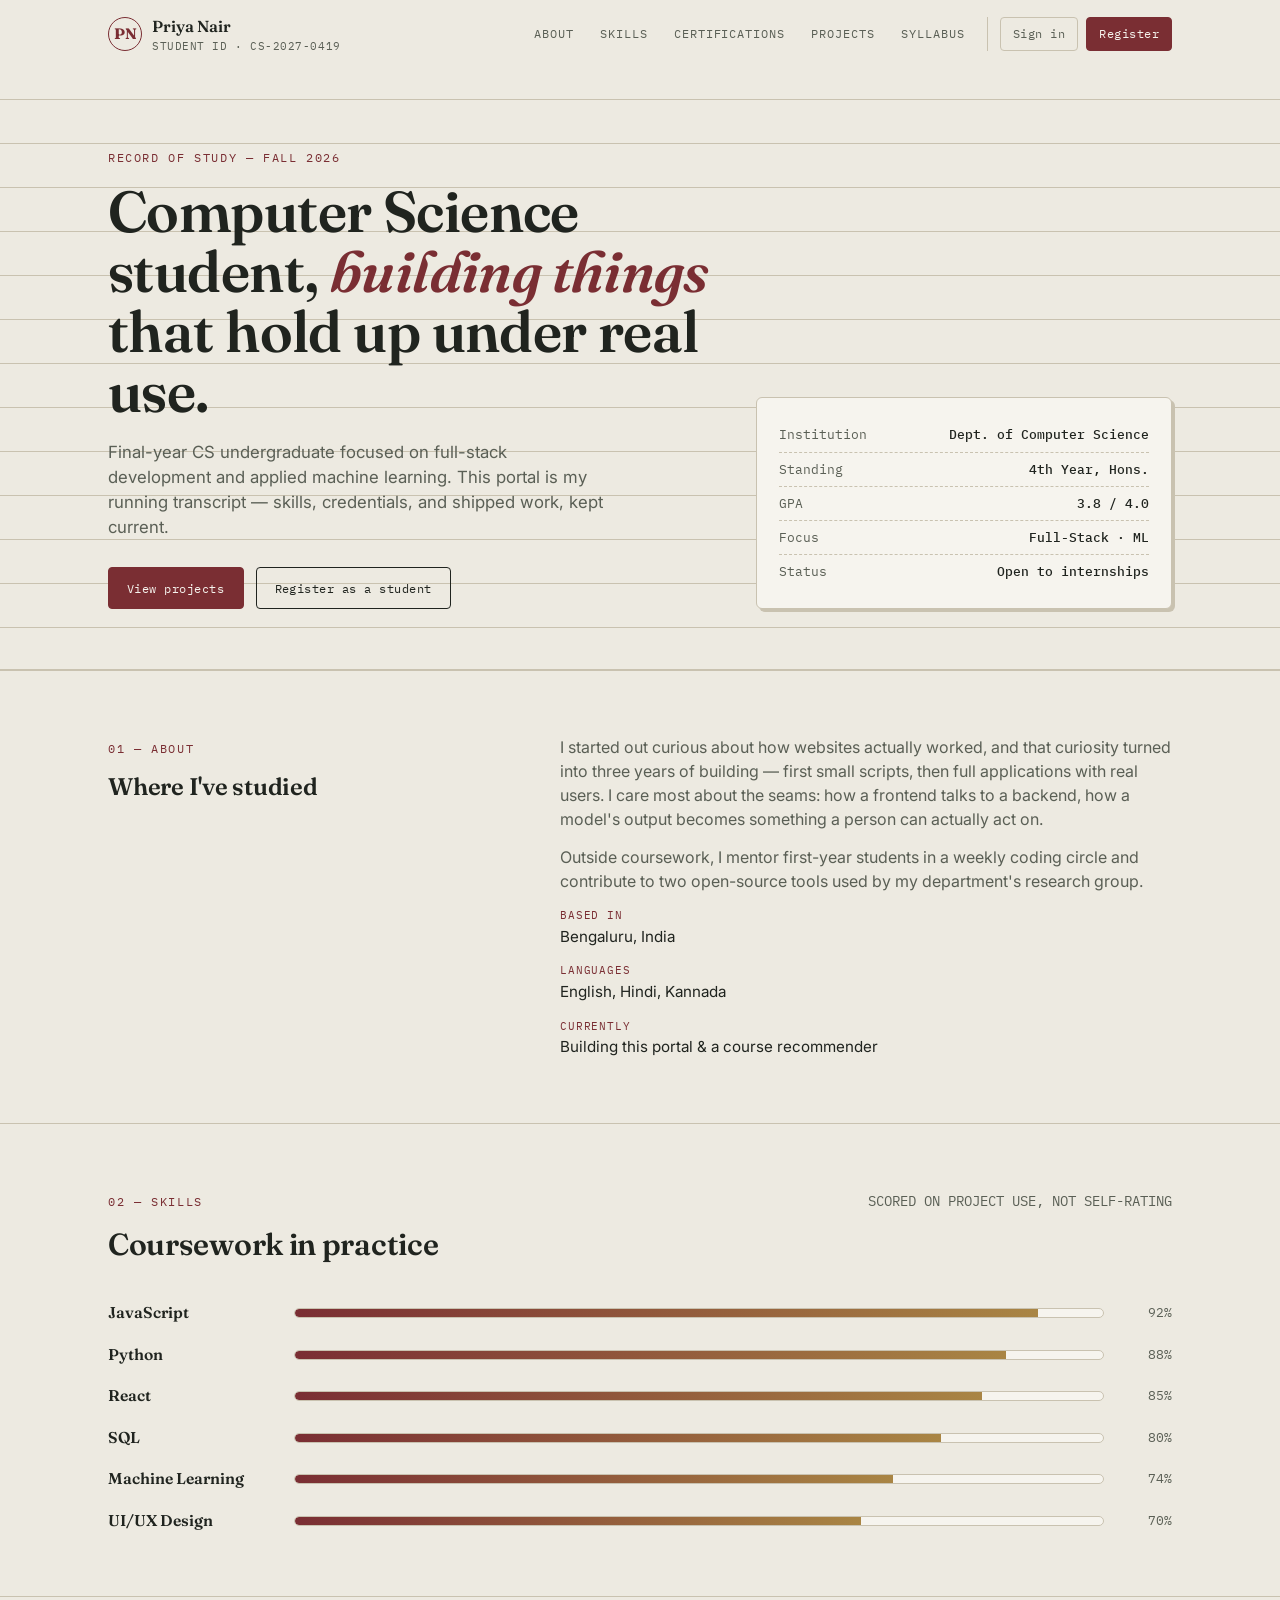
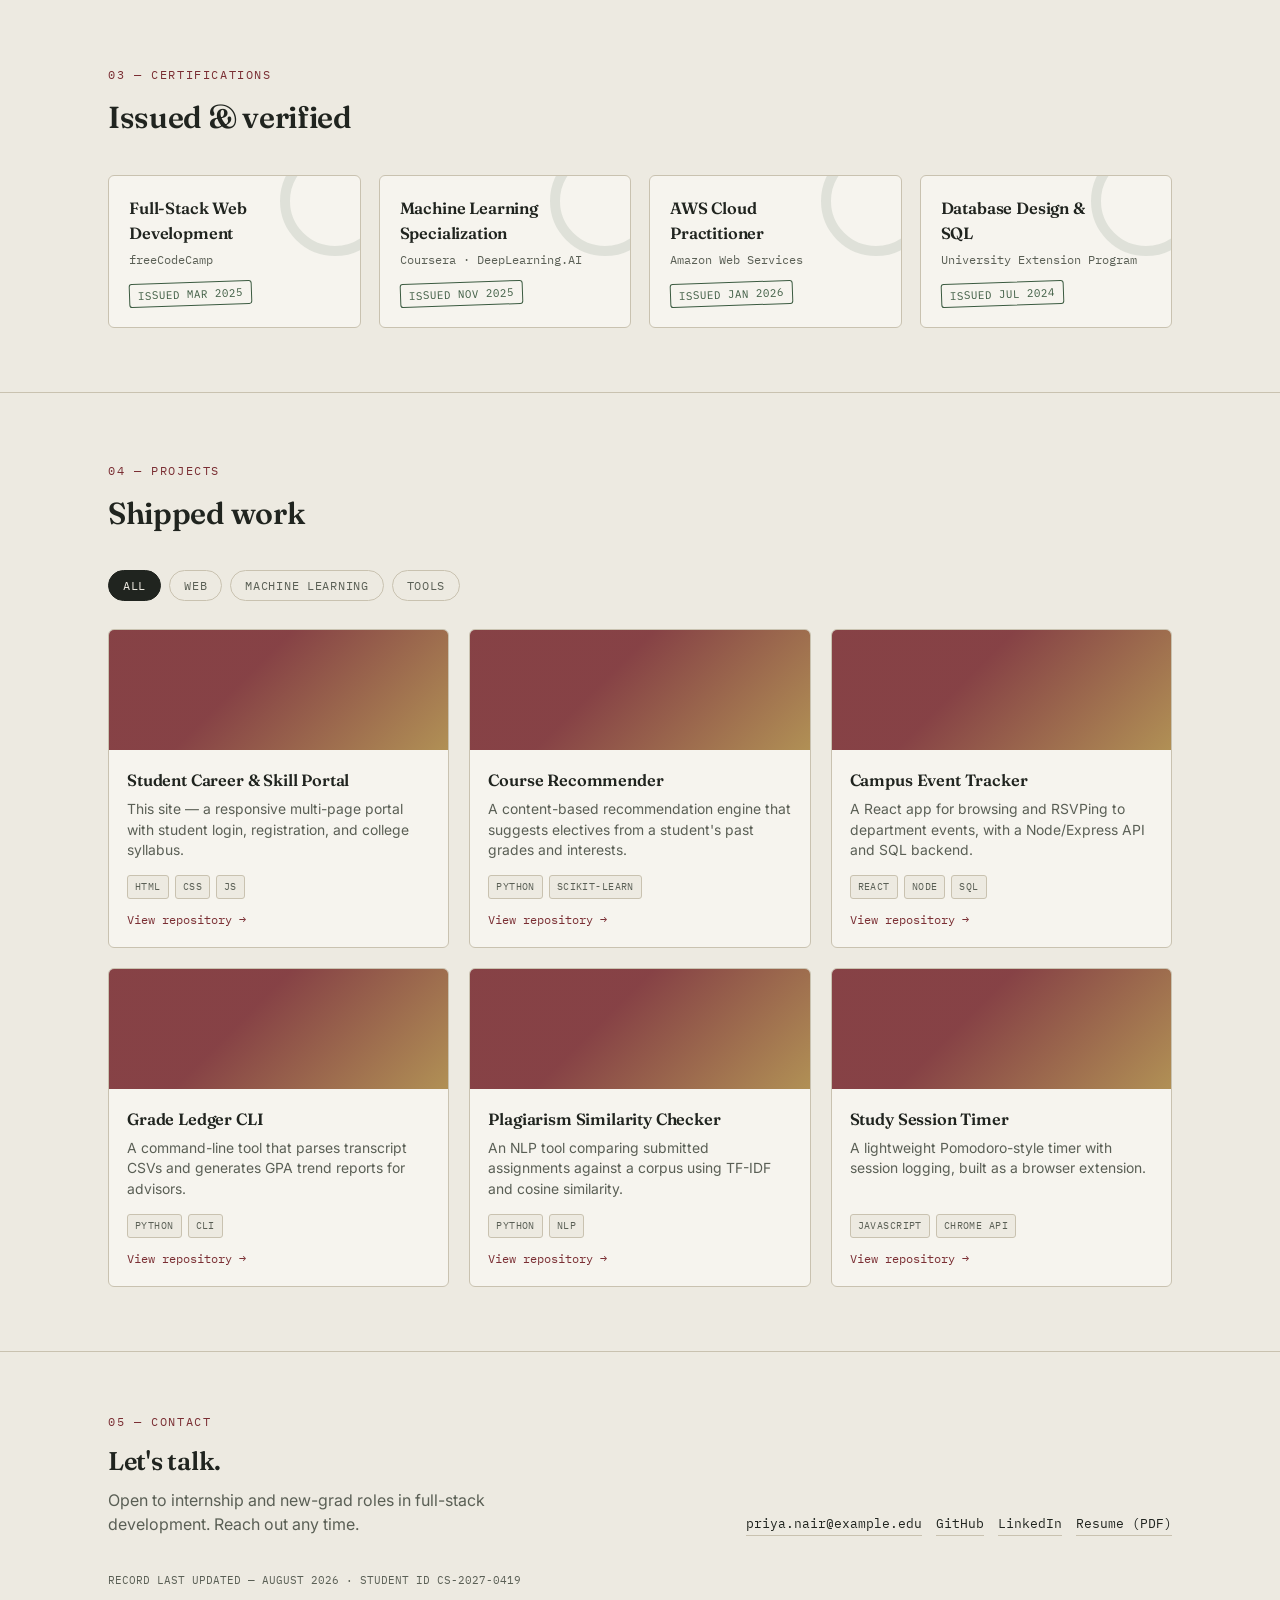
==== index.html @ e7ed5669 "add files add index.html login.html register.html script.js style.css syllabus.html" ====
<!DOCTYPE html>
<html lang="en">
<head>
  <link rel="stylesheet" href="style.css">
<meta charset="UTF-8">
<meta name="viewport" content="width=device-width, initial-scale=1.0">
<title>Priya Nair — Student Record</title>
<link rel="preconnect" href="https://fonts.googleapis.com">
<link href="https://fonts.googleapis.com/css2?family=Fraunces:opsz,wght@9..144,400;9..144,600;9..144,700&family=IBM+Plex+Mono:wght@400;500&family=Inter:wght@400;500;600;700&display=swap" rel="stylesheet">
<link rel="stylesheet" href="assets/style.css">
</head>
<body>

  <div class="header-inner">
    <a href="index.html" class="id-mark">
      <div class="seal">PN</div>
      <div>
        <div class="name">Priya Nair</div>
        <div class="role">STUDENT ID · CS-2027-0419</div>
      </div>
    </a>
    <button class="menu-btn" id="menuBtn" aria-label="Toggle navigation" aria-expanded="false">MENU</button>
    <div class="header-right" id="headerRight">
      <nav class="primary">
        <a href="index.html#about" class="nav-link">About</a>
        <a href="index.html#skills" class="nav-link">Skills</a>
        <a href="index.html#certifications" class="nav-link">Certifications</a>
        <a href="index.html#projects" class="nav-link">Projects</a>
        <a href="syllabus.html" class="nav-link">Syllabus</a>
      </nav>
      <div class="auth-links" id="authLinks"></div>
    </div>
  </div>
</header>

<section class="hero">
  <div class="wrap hero-grid">
    <div>
      <span class="eyebrow">Record of Study — Fall 2026</span>
      <h1>Computer Science student, <em>building things</em> that hold up under real use.</h1>
      <p class="lede">Final-year CS undergraduate focused on full-stack development and applied machine learning. This portal is my running transcript — skills, credentials, and shipped work, kept current.</p>
      <div class="cta-row">
        <a href="index.html#projects" class="btn primary">View projects</a>
        <a href="register.html" class="btn ghost">Register as a student</a>
      </div>
    </div>
    <div class="transcript-card">
      <div class="row"><span>Institution</span><span>Dept. of Computer Science</span></div>
      <div class="row"><span>Standing</span><span>4th Year, Hons.</span></div>
      <div class="row"><span>GPA</span><span>3.8 / 4.0</span></div>
      <div class="row"><span>Focus</span><span>Full-Stack · ML</span></div>
      <div class="row"><span>Status</span><span>Open to internships</span></div>
    </div>
  </div>
</section>

<section id="about">
  <div class="wrap about-grid">
    <div>
      <span class="eyebrow">01 — About</span>
      <h2 style="margin-top:10px;">Where I've studied</h2>
    </div>
    <div>
      <p>I started out curious about how websites actually worked, and that curiosity turned into three years of building — first small scripts, then full applications with real users. I care most about the seams: how a frontend talks to a backend, how a model's output becomes something a person can actually act on.</p>
      <p>Outside coursework, I mentor first-year students in a weekly coding circle and contribute to two open-source tools used by my department's research group.</p>
      <dl class="fact-list">
        <dt>Based in</dt><dd>Bengaluru, India</dd>
        <dt>Languages</dt><dd>English, Hindi, Kannada</dd>
        <dt>Currently</dt><dd>Building this portal &amp; a course recommender</dd>
      </dl>
    </div>
  </div>
</section>

<section id="skills">
  <div class="wrap">
    <div class="section-head">
      <div><span class="eyebrow">02 — Skills</span><h2 style="margin-top:10px;">Coursework in practice</h2></div>
      <span class="section-num">SCORED ON PROJECT USE, NOT SELF-RATING</span>
    </div>
    <div class="ledger" id="ledger">
      <div class="ledger-row" data-level="92"><span class="skill-name">JavaScript</span><div class="ledger-track"><div class="ledger-fill"></div></div><span class="grade">92%</span></div>
      <div class="ledger-row" data-level="88"><span class="skill-name">Python</span><div class="ledger-track"><div class="ledger-fill"></div></div><span class="grade">88%</span></div>
      <div class="ledger-row" data-level="85"><span class="skill-name">React</span><div class="ledger-track"><div class="ledger-fill"></div></div><span class="grade">85%</span></div>
      <div class="ledger-row" data-level="80"><span class="skill-name">SQL</span><div class="ledger-track"><div class="ledger-fill"></div></div><span class="grade">80%</span></div>
      <div class="ledger-row" data-level="74"><span class="skill-name">Machine Learning</span><div class="ledger-track"><div class="ledger-fill"></div></div><span class="grade">74%</span></div>
      <div class="ledger-row" data-level="70"><span class="skill-name">UI/UX Design</span><div class="ledger-track"><div class="ledger-fill"></div></div><span class="grade">70%</span></div>
    </div>
  </div>
</section>

<section id="certifications">
  <div class="wrap">
    <div class="section-head">
      <div><span class="eyebrow">03 — Certifications</span><h2 style="margin-top:10px;">Issued &amp; verified</h2></div>
    </div>
    <div class="seal-grid">
      <div class="seal-card">
        <h3>Full-Stack Web Development</h3>
        <div class="issuer">freeCodeCamp</div>
        <span class="date-stamp">ISSUED MAR 2025</span>
      </div>
      <div class="seal-card">
        <h3>Machine Learning Specialization</h3>
        <div class="issuer">Coursera · DeepLearning.AI</div>
        <span class="date-stamp">ISSUED NOV 2025</span>
      </div>
      <div class="seal-card">
        <h3>AWS Cloud Practitioner</h3>
        <div class="issuer">Amazon Web Services</div>
        <span class="date-stamp">ISSUED JAN 2026</span>
      </div>
      <div class="seal-card">
        <h3>Database Design &amp; SQL</h3>
        <div class="issuer">University Extension Program</div>
        <span class="date-stamp">ISSUED JUL 2024</span>
      </div>
    </div>
  </div>
</section>

<section id="projects">
  <div class="wrap">
    <div class="section-head">
      <div><span class="eyebrow">04 — Projects</span><h2 style="margin-top:10px;">Shipped work</h2></div>
    </div>
    <div class="filter-row" id="filterRow">
      <button class="filter-btn active" data-filter="all">All</button>
      <button class="filter-btn" data-filter="web">Web</button>
      <button class="filter-btn" data-filter="ml">Machine Learning</button>
      <button class="filter-btn" data-filter="tools">Tools</button>
    </div>
    <div class="project-grid" id="projectGrid">
      <div class="project-card" data-category="web">
        <div class="project-thumb"></div>
        <div class="project-body">
          <h3>Student Career &amp; Skill Portal</h3>
          <p>This site — a responsive multi-page portal with student login, registration, and college syllabus.</p>
          <div class="tag-row"><span class="tag">HTML</span><span class="tag">CSS</span><span class="tag">JS</span></div>
          <a href="#">View repository →</a>
        </div>
      </div>
      <div class="project-card" data-category="ml">
        <div class="project-thumb"></div>
        <div class="project-body">
          <h3>Course Recommender</h3>
          <p>A content-based recommendation engine that suggests electives from a student's past grades and interests.</p>
          <div class="tag-row"><span class="tag">Python</span><span class="tag">scikit-learn</span></div>
          <a href="#">View repository →</a>
        </div>
      </div>
      <div class="project-card" data-category="web">
        <div class="project-thumb"></div>
        <div class="project-body">
          <h3>Campus Event Tracker</h3>
          <p>A React app for browsing and RSVPing to department events, with a Node/Express API and SQL backend.</p>
          <div class="tag-row"><span class="tag">React</span><span class="tag">Node</span><span class="tag">SQL</span></div>
          <a href="#">View repository →</a>
        </div>
      </div>
      <div class="project-card" data-category="tools">
        <div class="project-thumb"></div>
        <div class="project-body">
          <h3>Grade Ledger CLI</h3>
          <p>A command-line tool that parses transcript CSVs and generates GPA trend reports for advisors.</p>
          <div class="tag-row"><span class="tag">Python</span><span class="tag">CLI</span></div>
          <a href="#">View repository →</a>
        </div>
      </div>
      <div class="project-card" data-category="ml">
        <div class="project-thumb"></div>
        <div class="project-body">
          <h3>Plagiarism Similarity Checker</h3>
          <p>An NLP tool comparing submitted assignments against a corpus using TF-IDF and cosine similarity.</p>
          <div class="tag-row"><span class="tag">Python</span><span class="tag">NLP</span></div>
          <a href="#">View repository →</a>
        </div>
      </div>
      <div class="project-card" data-category="tools">
        <div class="project-thumb"></div>
        <div class="project-body">
          <h3>Study Session Timer</h3>
          <p>A lightweight Pomodoro-style timer with session logging, built as a browser extension.</p>
          <div class="tag-row"><span class="tag">JavaScript</span><span class="tag">Chrome API</span></div>
          <a href="#">View repository →</a>
        </div>
      </div>
    </div>
  </div>
</section>

<footer id="contact">
  <div class="wrap">
    <div class="footer-grid">
      <div>
        <span class="eyebrow">05 — Contact</span>
        <h2 style="margin-top:10px;">Let's talk.</h2>
        <p>Open to internship and new-grad roles in full-stack development. Reach out any time.</p>
      </div>
      <div class="contact-links">
        <a href="mailto:priya.nair@example.edu">priya.nair@example.edu</a>
        <a href="#">GitHub</a>
        <a href="#">LinkedIn</a>
        <a href="#">Resume (PDF)</a>
      </div>
    </div>
    <div class="fine-print wrap" style="padding:0; margin-top:36px;">RECORD LAST UPDATED — AUGUST 2026 · STUDENT ID CS-2027-0419</div>
  </div>
</footer>

<script src="assets/script.js"></script>
<script src="script.js"></script>
</body>
</html>
---- style.css ----
:root{
  --paper:#EDEAE1;
  --paper-raised:#F6F4EE;
  --ink:#20241F;
  --ink-soft:#5A5F55;
  --rule:#C9C2B0;
  --maroon:#7A2E33;
  --maroon-dark:#5C2126;
  --brass:#A98544;
  --green-stamp:#3C5B41;
  --focus:#2F6FED;
  --error:#A23B3B;
}

*{box-sizing:border-box; margin:0; padding:0;}

body{
  background:var(--paper);
  color:var(--ink);
  font-family:'Inter', sans-serif;
  line-height:1.5;
  -webkit-font-smoothing:antialiased;
}

::selection{background:var(--maroon); color:var(--paper-raised);}
a{color:inherit;}
img{max-width:100%; display:block;}
h1,h2,h3{font-family:'Fraunces', serif; font-weight:600; letter-spacing:-0.01em;}

.eyebrow{
  font-family:'IBM Plex Mono', monospace;
  font-size:0.72rem;
  letter-spacing:0.14em;
  text-transform:uppercase;
  color:var(--maroon);
}

:focus-visible{outline:2px solid var(--focus); outline-offset:3px;}

@media (prefers-reduced-motion: reduce){
  *{animation-duration:0.01ms !important; transition-duration:0.01ms !important;}
}

.wrap{max-width:1120px; margin:0 auto; padding:0 28px;}

/* ---------- header / ID strip ---------- */
header{
  position:sticky; top:0; z-index:50;
  background:var(--paper-raised);
  border-bottom:1px solid var(--rule);
}
.header-inner{
  display:flex; align-items:center; justify-content:space-between;
  padding:14px 28px;
  max-width:1120px; margin:0 auto;
  gap:16px;
}
.id-mark{display:flex; align-items:center; gap:10px; text-decoration:none;}
.id-mark .seal{
  width:34px; height:34px; border-radius:50%;
  border:1.5px solid var(--maroon);
  display:flex; align-items:center; justify-content:center;
  font-family:'Fraunces', serif; font-weight:700; font-size:0.95rem;
  color:var(--maroon); flex-shrink:0;
}
.id-mark .name{font-family:'Fraunces', serif; font-weight:600; font-size:1rem;}
.id-mark .role{font-family:'IBM Plex Mono', monospace; font-size:0.68rem; color:var(--ink-soft); letter-spacing:0.05em;}

.header-right{display:flex; align-items:center; gap:4px;}

nav.primary{display:flex; gap:2px; align-items:center;}
nav.primary a{
  font-family:'IBM Plex Mono', monospace;
  font-size:0.76rem;
  text-transform:uppercase;
  letter-spacing:0.08em;
  text-decoration:none;
  color:var(--ink-soft);
  padding:8px 12px;
  border-radius:3px;
  position:relative;
  white-space:nowrap;
}
nav.primary a.active, nav.primary a:hover{color:var(--maroon);}
nav.primary a.active::after{
  content:""; position:absolute; left:12px; right:12px; bottom:2px; height:2px; background:var(--maroon);
}

.auth-links{display:flex; gap:8px; align-items:center; margin-left:6px; padding-left:12px; border-left:1px solid var(--rule);}
.auth-links a{
  font-family:'IBM Plex Mono', monospace; font-size:0.74rem; text-decoration:none;
  padding:7px 12px; border-radius:4px; letter-spacing:0.04em;
}
.auth-links a.signin{color:var(--ink-soft); border:1px solid var(--rule);}
.auth-links a.signin:hover{border-color:var(--ink); color:var(--ink);}
.auth-links a.signup{background:var(--maroon); color:var(--paper-raised); border:1px solid var(--maroon);}
.auth-links a.signup:hover{background:var(--maroon-dark);}
.auth-links .user-chip{
  font-family:'IBM Plex Mono', monospace; font-size:0.74rem; color:var(--ink-soft);
  display:flex; align-items:center; gap:8px;
}
.auth-links .user-chip button{
  font-family:'IBM Plex Mono', monospace; font-size:0.7rem; background:none; border:1px solid var(--rule);
  border-radius:4px; padding:5px 9px; cursor:pointer; color:var(--ink-soft);
}
.auth-links .user-chip button:hover{border-color:var(--maroon); color:var(--maroon);}

.menu-btn{display:none; background:none; border:1px solid var(--rule); border-radius:4px; padding:8px 10px; font-family:'IBM Plex Mono', monospace; cursor:pointer;}

/* ---------- hero ---------- */
.hero{
  padding:76px 0 60px;
  border-bottom:1px solid var(--rule);
  background:repeating-linear-gradient(to bottom, transparent, transparent 43px, var(--rule) 43px, var(--rule) 44px);
  background-size:100% 44px;
  background-position:0 120px;
}
.hero-grid{display:grid; grid-template-columns:1.3fr 0.9fr; gap:48px; align-items:end;}
.hero h1{font-size:clamp(2.4rem, 5vw, 3.6rem); line-height:1.04; margin:14px 0 18px;}
.hero h1 em{font-style:italic; color:var(--maroon);}
.hero p.lede{font-size:1.05rem; color:var(--ink-soft); max-width:46ch;}

.transcript-card{
  background:var(--paper-raised);
  border:1px solid var(--rule);
  border-radius:6px;
  padding:20px 22px;
  box-shadow:3px 3px 0 var(--rule);
}
.transcript-card .row{
  display:flex; justify-content:space-between; padding:7px 0;
  border-bottom:1px dashed var(--rule);
  font-family:'IBM Plex Mono', monospace; font-size:0.8rem;
}
.transcript-card .row:last-child{border-bottom:none;}
.transcript-card .row span:first-child{color:var(--ink-soft);}
.transcript-card .row span:last-child{font-weight:500;}

.cta-row{margin-top:26px; display:flex; gap:12px; flex-wrap:wrap;}
.btn{
  font-family:'IBM Plex Mono', monospace; font-size:0.78rem; letter-spacing:0.04em;
  text-decoration:none; padding:11px 18px; border-radius:4px; display:inline-block;
  border:1px solid var(--ink); cursor:pointer; background:transparent; color:var(--ink);
}
.btn.primary{background:var(--maroon); border-color:var(--maroon); color:var(--paper-raised);}
.btn.primary:hover{background:var(--maroon-dark);}
.btn.ghost{background:transparent; color:var(--ink);}
.btn.ghost:hover{background:var(--ink); color:var(--paper);}
.btn.block{display:block; width:100%; text-align:center;}

/* ---------- section shell ---------- */
section{padding:64px 0;}
section + section{border-top:1px solid var(--rule);}
.section-head{display:flex; align-items:baseline; justify-content:space-between; margin-bottom:34px; flex-wrap:wrap; gap:8px;}
.section-head h2{font-size:1.9rem;}
.section-num{font-family:'IBM Plex Mono', monospace; color:var(--ink-soft); font-size:0.85rem;}

/* ---------- about ---------- */
.about-grid{display:grid; grid-template-columns:0.8fr 1.2fr; gap:44px;}
.about-grid p{color:var(--ink-soft); margin-bottom:14px; max-width:62ch;}
.fact-list dt{font-family:'IBM Plex Mono', monospace; font-size:0.68rem; text-transform:uppercase; letter-spacing:0.08em; color:var(--maroon); margin-top:14px;}
.fact-list dd{font-size:0.95rem; margin-top:2px;}

/* ---------- skills / ledger ---------- */
.ledger{display:grid; gap:18px;}
.ledger-row{display:grid; grid-template-columns:170px 1fr 52px; align-items:center; gap:16px;}
.ledger-row .skill-name{font-family:'Fraunces', serif; font-weight:600; font-size:0.98rem;}
.ledger-track{height:10px; background:var(--paper-raised); border:1px solid var(--rule); border-radius:6px; overflow:hidden;}
.ledger-fill{height:100%; background:linear-gradient(90deg, var(--maroon), var(--brass)); width:0%; border-radius:6px 0 0 6px; transition:width 1.1s cubic-bezier(.2,.8,.2,1);}
.ledger-row .grade{font-family:'IBM Plex Mono', monospace; font-size:0.82rem; text-align:right; color:var(--ink-soft);}

/* ---------- certifications / seals ---------- */
.seal-grid{display:grid; grid-template-columns:repeat(auto-fill, minmax(230px, 1fr)); gap:18px;}
.seal-card{background:var(--paper-raised); border:1px solid var(--rule); border-radius:6px; padding:20px; position:relative; overflow:hidden;}
.seal-card::before{content:""; position:absolute; top:-30px; right:-30px; width:90px; height:90px; border:10px solid var(--green-stamp); border-radius:50%; opacity:0.12;}
.seal-card h3{font-size:1.02rem; margin-bottom:6px; max-width:85%;}
.seal-card .issuer{font-family:'IBM Plex Mono', monospace; font-size:0.72rem; color:var(--ink-soft); margin-bottom:12px;}
.seal-card .date-stamp{display:inline-block; font-family:'IBM Plex Mono', monospace; font-size:0.68rem; border:1px solid var(--green-stamp); color:var(--green-stamp); padding:3px 8px; border-radius:3px; transform:rotate(-2deg);}

/* ---------- projects ---------- */
.filter-row{display:flex; gap:8px; margin-bottom:28px; flex-wrap:wrap;}
.filter-btn{font-family:'IBM Plex Mono', monospace; font-size:0.74rem; text-transform:uppercase; letter-spacing:0.06em; background:transparent; border:1px solid var(--rule); border-radius:20px; padding:7px 14px; cursor:pointer; color:var(--ink-soft);}
.filter-btn.active{background:var(--ink); color:var(--paper); border-color:var(--ink);}
.project-grid{display:grid; grid-template-columns:repeat(auto-fill, minmax(280px, 1fr)); gap:20px;}
.project-card{background:var(--paper-raised); border:1px solid var(--rule); border-radius:6px; overflow:hidden; display:flex; flex-direction:column; transition:transform 0.25s ease, box-shadow 0.25s ease;}
.project-card:hover{transform:translateY(-3px); box-shadow:4px 4px 0 var(--rule);}
.project-thumb{height:120px; background:linear-gradient(135deg, var(--maroon) 0%, var(--maroon) 40%, var(--brass) 100%); opacity:0.9;}
.project-body{padding:18px; flex:1; display:flex; flex-direction:column;}
.project-body h3{font-size:1.02rem; margin-bottom:6px;}
.project-body p{font-size:0.87rem; color:var(--ink-soft); margin-bottom:14px; flex:1;}
.tag-row{display:flex; gap:6px; flex-wrap:wrap; margin-bottom:12px;}
.tag{font-family:'IBM Plex Mono', monospace; font-size:0.65rem; text-transform:uppercase; letter-spacing:0.04em; background:var(--paper); border:1px solid var(--rule); padding:3px 7px; border-radius:3px; color:var(--ink-soft);}
.project-body a{font-family:'IBM Plex Mono', monospace; font-size:0.76rem; color:var(--maroon); text-decoration:none;}
.project-body a:hover{text-decoration:underline;}
.project-card[hidden]{display:none;}

/* ---------- auth pages (login / register) ---------- */
.auth-section{padding:64px 0 90px;}
.auth-shell{
  max-width:460px; margin:0 auto;
  background:var(--paper-raised); border:1px solid var(--rule); border-radius:8px;
  padding:36px 34px; box-shadow:4px 4px 0 var(--rule);
}
.auth-shell .eyebrow{display:block; margin-bottom:8px;}
.auth-shell h1{font-size:1.7rem; margin-bottom:8px;}
.auth-shell p.sub{color:var(--ink-soft); font-size:0.9rem; margin-bottom:28px;}

.form-field{margin-bottom:18px;}
.form-field label{
  display:block; font-family:'IBM Plex Mono', monospace; font-size:0.7rem;
  text-transform:uppercase; letter-spacing:0.07em; color:var(--ink-soft); margin-bottom:6px;
}
.form-field input, .form-field select{
  width:100%; padding:11px 12px; border:1px solid var(--rule); border-radius:4px;
  background:var(--paper); font-family:'Inter', sans-serif; font-size:0.92rem; color:var(--ink);
}
.form-field input:focus, .form-field select:focus{border-color:var(--maroon);}
.form-field .hint{font-size:0.74rem; color:var(--ink-soft); margin-top:5px;}
.form-field .field-error{font-size:0.74rem; color:var(--error); margin-top:5px; display:none;}
.form-field.invalid input, .form-field.invalid select{border-color:var(--error);}
.form-field.invalid .field-error{display:block;}

.form-row-split{display:grid; grid-template-columns:1fr 1fr; gap:14px;}

.form-actions{margin-top:26px;}
.form-note{margin-top:18px; font-size:0.83rem; color:var(--ink-soft); text-align:center;}
.form-note a{color:var(--maroon); text-decoration:none; font-weight:600;}
.form-note a:hover{text-decoration:underline;}

.alert{
  font-family:'IBM Plex Mono', monospace; font-size:0.78rem; padding:11px 14px; border-radius:5px;
  margin-bottom:20px; display:none; border:1px solid;
}
.alert.show{display:block;}
.alert.error{background:#F5E6E6; color:var(--error); border-color:var(--error);}
.alert.success{background:#E9F0E9; color:var(--green-stamp); border-color:var(--green-stamp);}

.demo-note{
  font-family:'IBM Plex Mono', monospace; font-size:0.7rem; color:var(--ink-soft);
  background:var(--paper); border:1px dashed var(--rule); border-radius:5px; padding:10px 12px; margin-bottom:22px;
}

/* ---------- registration result panel ---------- */
.result-panel{
  max-width:460px; margin:26px auto 0;
  background:var(--paper-raised); border:1px solid var(--green-stamp); border-radius:8px;
  padding:28px 30px; display:none; position:relative; overflow:hidden;
}
.result-panel.show{display:block;}
.result-panel::before{content:""; position:absolute; top:-30px; right:-30px; width:100px; height:100px; border:10px solid var(--green-stamp); border-radius:50%; opacity:0.1;}
.result-panel .status{
  display:inline-block; font-family:'IBM Plex Mono', monospace; font-size:0.68rem; text-transform:uppercase; letter-spacing:0.06em;
  background:var(--green-stamp); color:var(--paper-raised); padding:4px 10px; border-radius:3px; margin-bottom:14px;
}
.result-panel h3{font-size:1.2rem; margin-bottom:16px;}
.result-panel .row{display:flex; justify-content:space-between; padding:8px 0; border-bottom:1px dashed var(--rule); font-family:'IBM Plex Mono', monospace; font-size:0.82rem;}
.result-panel .row:last-of-type{border-bottom:none;}
.result-panel .row span:first-child{color:var(--ink-soft);}
.result-panel .row span:last-child{font-weight:600;}

/* ---------- syllabus accordion ---------- */
.syllabus-toolbar{display:flex; gap:10px; align-items:center; margin-bottom:28px; flex-wrap:wrap;}
.syllabus-toolbar input{
  flex:1; min-width:200px; padding:10px 14px; border:1px solid var(--rule); border-radius:20px;
  background:var(--paper-raised); font-family:'Inter', sans-serif; font-size:0.88rem;
}
.syllabus-toolbar input:focus{border-color:var(--maroon);}

.syllabus-list{display:grid; gap:12px;}
.syllabus-item{background:var(--paper-raised); border:1px solid var(--rule); border-radius:6px; overflow:hidden;}
.syllabus-toggle{
  width:100%; display:flex; justify-content:space-between; align-items:center; gap:12px;
  background:none; border:none; padding:18px 20px; cursor:pointer; text-align:left; font-family:inherit; color:var(--ink);
}
.syllabus-toggle .sem-title{font-family:'Fraunces', serif; font-weight:600; font-size:1.05rem;}
.syllabus-toggle .sem-meta{font-family:'IBM Plex Mono', monospace; font-size:0.72rem; color:var(--ink-soft);}
.syllabus-toggle .chevron{font-family:'IBM Plex Mono', monospace; font-size:0.9rem; color:var(--maroon); transition:transform 0.2s ease;}
.syllabus-item.open .chevron{transform:rotate(45deg);}
.syllabus-body{max-height:0; overflow:hidden; transition:max-height 0.3s ease;}
.subject-table{width:100%; border-collapse:collapse; font-size:0.87rem;}
.subject-table th{
  font-family:'IBM Plex Mono', monospace; font-size:0.68rem; text-transform:uppercase; letter-spacing:0.05em;
  color:var(--ink-soft); text-align:left; padding:10px 20px; border-top:1px solid var(--rule); border-bottom:1px solid var(--rule);
}
.subject-table td{padding:11px 20px; border-bottom:1px dashed var(--rule);}
.subject-table tr:last-child td{border-bottom:none;}
.subject-table td.code{font-family:'IBM Plex Mono', monospace; color:var(--ink-soft); font-size:0.8rem;}
.subject-table td.credits{font-family:'IBM Plex Mono', monospace; text-align:right;}
.syllabus-item .download-row{padding:14px 20px 20px;}
.syllabus-item .download-row a{font-family:'IBM Plex Mono', monospace; font-size:0.76rem; color:var(--maroon); text-decoration:none;}
.syllabus-item .download-row a:hover{text-decoration:underline;}
.syllabus-empty{display:none; text-align:center; padding:40px 0; color:var(--ink-soft); font-family:'IBM Plex Mono', monospace; font-size:0.85rem;}
.syllabus-empty.show{display:block;}

/* ---------- contact / footer ---------- */
footer{padding:56px 0 40px; border-top:1px solid var(--rule);}
.footer-grid{display:flex; justify-content:space-between; align-items:flex-end; flex-wrap:wrap; gap:24px;}
footer h2{font-size:1.6rem; margin-bottom:8px;}
footer p{color:var(--ink-soft); max-width:42ch;}
.contact-links{display:flex; gap:14px; flex-wrap:wrap;}
.contact-links a{font-family:'IBM Plex Mono', monospace; font-size:0.8rem; text-decoration:none; border-bottom:1px solid var(--rule); padding-bottom:2px;}
.contact-links a:hover{border-color:var(--maroon); color:var(--maroon);}
.fine-print{margin-top:36px; font-family:'IBM Plex Mono', monospace; font-size:0.68rem; color:var(--ink-soft);}

/* ---------- page header (non-hero pages) ---------- */
.page-header{padding:56px 0 40px; border-bottom:1px solid var(--rule);}
.page-header h1{font-size:clamp(2rem, 4vw, 2.6rem); margin-top:10px;}
.page-header p{color:var(--ink-soft); max-width:56ch; margin-top:12px;}

/* ---------- responsive ---------- */
@media (max-width:860px){
  .hero-grid{grid-template-columns:1fr; gap:32px;}
  .about-grid{grid-template-columns:1fr;}
  .header-right{position:absolute; top:100%; left:0; right:0; background:var(--paper-raised); flex-direction:column; align-items:stretch; border-bottom:1px solid var(--rule); padding:8px 0; display:none;}
  .header-right.open{display:flex;}
  nav.primary{flex-direction:column; width:100%;}
  nav.primary a{padding:12px 28px;}
  .auth-links{flex-direction:column; align-items:stretch; margin-left:0; padding:12px 28px 8px; border-left:none; border-top:1px solid var(--rule);}
  .menu-btn{display:block;}
  .ledger-row{grid-template-columns:110px 1fr 40px; gap:10px;}
  .auth-shell{padding:28px 22px;}
  .form-row-split{grid-template-columns:1fr;}
  .subject-table th:nth-child(3), .subject-table td:nth-child(3){display:none;}
}
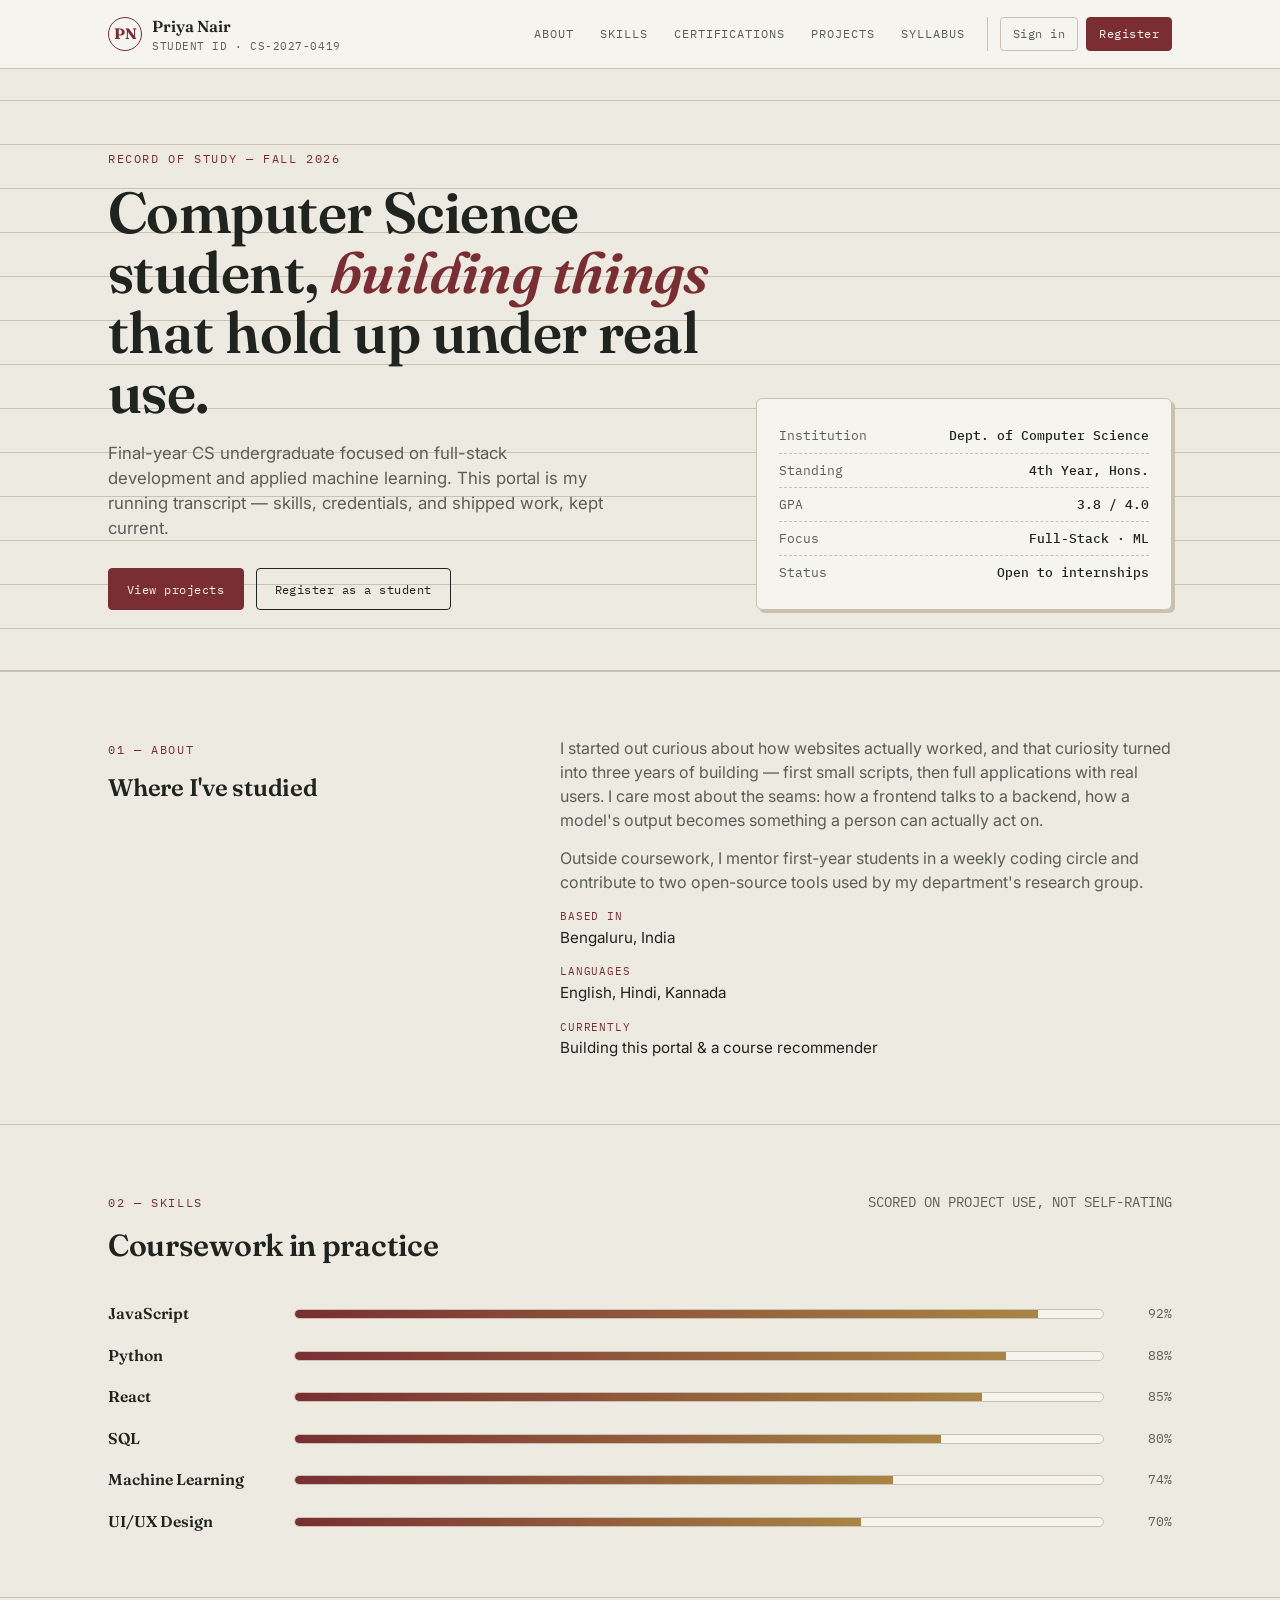
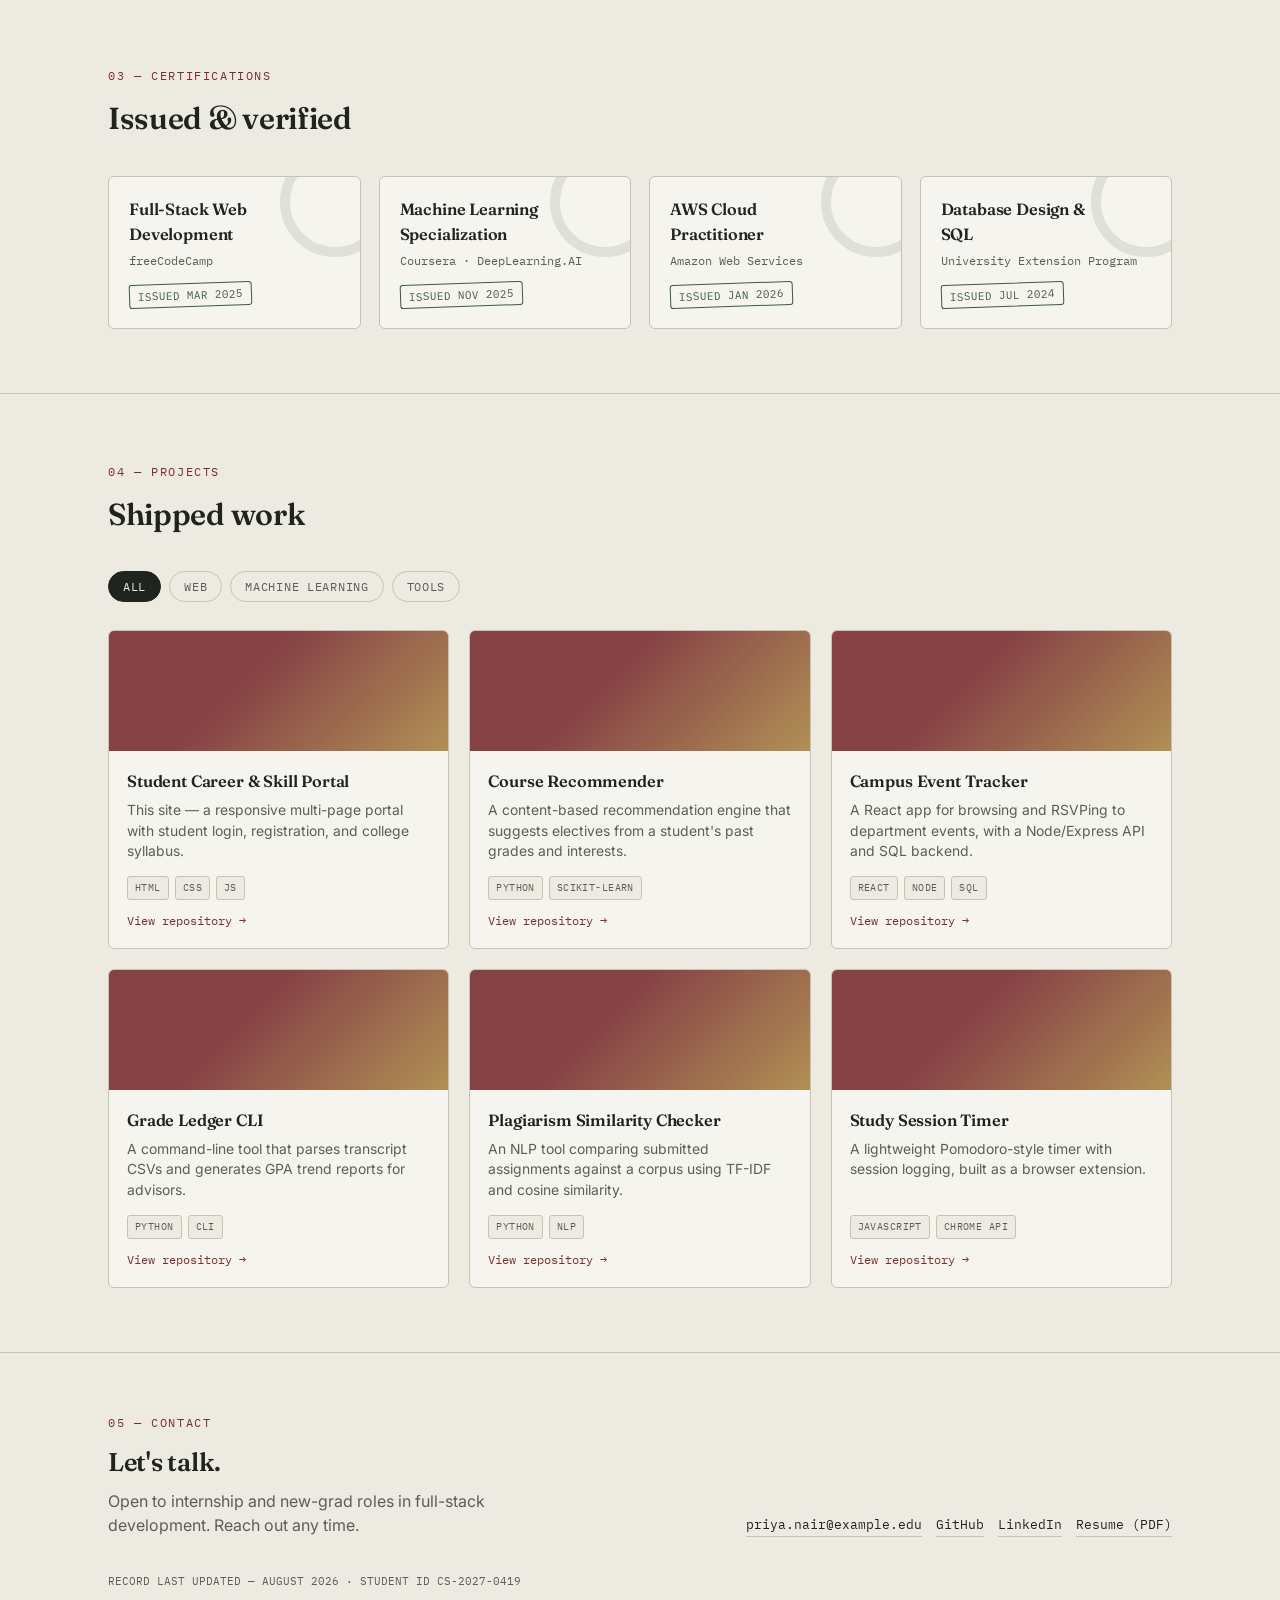
==== commit 4e6d5ec8: "Update index.html add login.html add register.html add script.js add style.css add syllabus.html" ====
--- a/index.html
+++ b/index.html
@@ -11,6 +11,7 @@
 </head>
 <body>
 
+<header>
   <div class="header-inner">
     <a href="index.html" class="id-mark">
       <div class="seal">PN</div>
